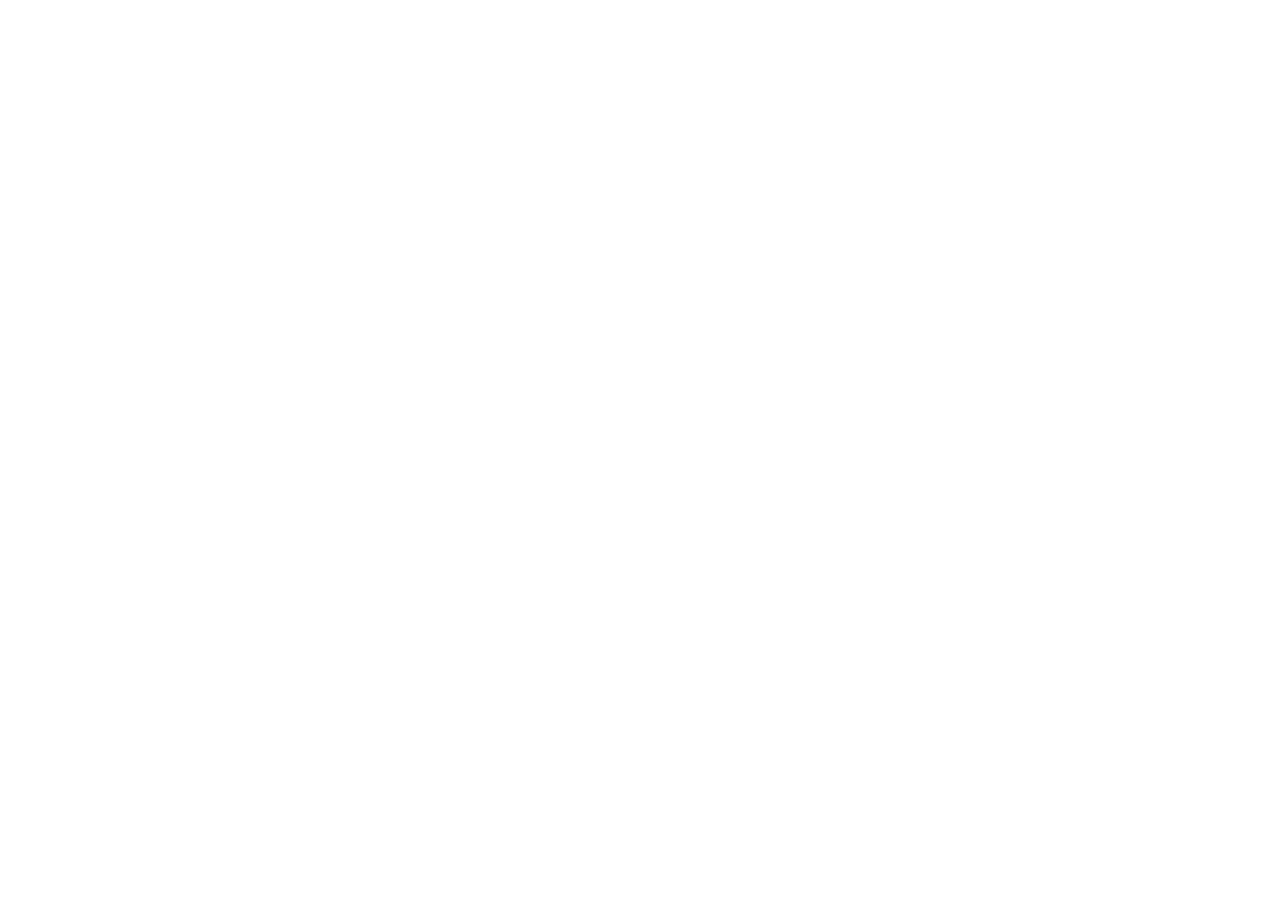
==== watch/index.html @ 2031f508 "First commit projeto relógio" ====
<!DOCTYPE html>
<html lang="en">
<head>
    <meta charset="UTF-8">
    <meta http-equiv="X-UA-Compatible" content="IE=edge">
    <meta name="viewport" content="width=device-width, initial-scale=1.0">
    <title>Document</title>
</head>
<body>
    
</body>
</html>
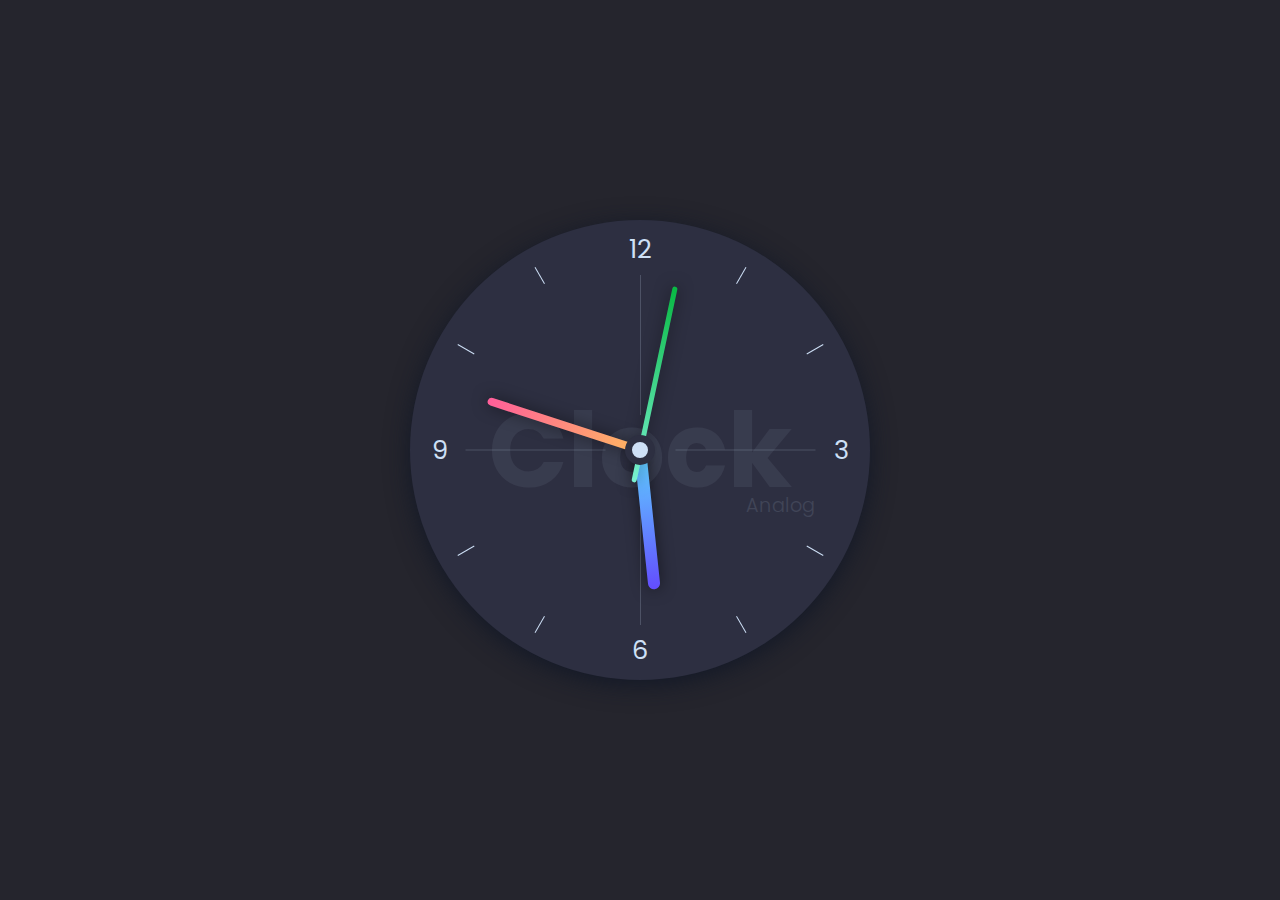
==== commit 2859cd6c: "Relógio finalizado" ====
--- a/watch/index.html
+++ b/watch/index.html
@@ -1,12 +1,70 @@
 <!DOCTYPE html>
-<html lang="en">
+<html lang="pt-br">
 <head>
     <meta charset="UTF-8">
     <meta http-equiv="X-UA-Compatible" content="IE=edge">
     <meta name="viewport" content="width=device-width, initial-scale=1.0">
-    <title>Document</title>
+    <title>Relógio Analógico - HTML, CSS & JavaScript</title>
+    <link rel="stylesheet" href="style.css">
 </head>
 <body>
-    
+
+    <div class="analog-clock">
+        <div class="hour-container">
+            <ul class="hour-numbers">
+                <li><div class="num">3</div></li>
+                <li><div class="num">6</div></li>
+                <li><div class="num">9</div></li>
+                <li><div class="num">12</div></li>
+            </ul>
+            <ul class="hour-marks">
+                <li><div class="mark"></div></li>
+                <li><div class="mark"></div></li>
+                <li><div class="mark"></div></li>
+                <li><div class="mark"></div></li>
+                <li><div class="mark"></div></li>
+                <li><div class="mark"></div></li>
+                <li><div class="mark"></div></li>
+                <li><div class="mark"></div></li>
+            </ul>
+            <ul class="middle-lines">
+                <li><div class="line"></div></li>
+                <li><div class="line"></div></li>
+                <li><div class="line"></div></li>
+                <li><div class="line"></div></li>
+            </ul>
+        </div>
+        <div class="hands-container">
+            <div class="hand hr-hand"></div>
+            <div class="hand min-hand"></div>
+            <div class="hand sec-hand"></div>
+        </div>
+        <div class="center-dot"></div>
+    </div>
+    <script>
+        function setClock () {
+            // Get the current time
+            let now = new Date();
+            let hours = now.getHours();
+            let minutes = now.getMinutes();
+            let seconds = now.getSeconds();
+
+            //Calculate clock hands rotate values (according to 360deg)
+            //Using the current time
+
+            hrValue = (hours * 30) + (minutes * 6) / 12;
+            minValue = minutes * 6;
+            secValue = seconds * 6;
+
+            //Add calculeted rotate values to the clock hand elements
+
+            document.querySelector(".hr-hand").style.transform = "rotate(" + hrValue + "deg)";
+            document.querySelector(".min-hand").style.transform = "rotate(" + minValue + "deg)";
+            document.querySelector(".sec-hand").style.transform = "rotate(" + secValue + "deg)";
+            
+        }
+
+        setInterval(setClock, 1000);
+    </script>
 </body>
 </html>--- a/watch/style.css
+++ b/watch/style.css
@@ -0,0 +1,265 @@
+/*====== Google Fonts =====*/
+
+@import url('https://fonts.googleapis.com/css2?family=Poppins:ital,wght@0,100;0,200;0,300;0,400;0,500;0,600;0,700;0,800;0,900;1,100;1,200;1,300;1,400;1,500;1,600;1,700;1,800;1,900&display=swap');
+
+/*====== Main Css ======*/
+
+* {
+    margin: 0;
+    padding: 0;
+    box-sizing: border-box;
+    font-family: 'Poppins', sans-serif;
+}
+
+body {
+    background: #25252d;
+    min-height: 100vh;
+    display: flex;
+    justify-content: center;
+    align-items: center;
+}
+
+/*======== Clock face =====*/
+
+.analog-clock {
+    background: #2d2f41;
+    position: relative;
+    width: 460px;
+    height: 460px;
+    display: flex;
+    justify-content: center;
+    align-items: center;
+    border-radius: 50%;
+    box-shadow: 0 5px 25px rgba(14, 21, 37, 0.8);
+}
+
+.analog-clock:before {
+    z-index: 000;
+    content: "Clock";
+    position: absolute;
+    color: #cee0f6;
+    font-size: 6.5em;
+    font-weight: 700;
+    opacity: 0.07;
+}
+
+.analog-clock:after {
+    content: "Analog";
+    position: absolute;
+    color: #cee0f6;
+    font-size: 1.2em;
+    font-weight: 300;
+    opacity: 0.12;
+    transform: translate(140px, 55px);
+}
+
+/*====== Clock hour-numbers ======*/
+
+.analog-clock ul {
+    list-style: none;
+}
+
+.hour-container {
+    width: 460px;
+}
+
+.hour-numbers {
+    display: flex;
+    justify-content: center;
+    align-items: center;
+}
+
+.hour-numbers li {
+    position: absolute;
+    height: 100%;
+    top: 0;
+}
+
+.hour-numbers .num {
+    color: #cee0f6;
+    font-size: 1.6em;
+    font-weight: 400;
+    margin: 10px;
+}
+
+.hour-numbers li:nth-child(1) {
+    transform: rotate(90deg);
+}
+
+.hour-numbers li:nth-child(2) {
+    transform: rotate(180deg);
+}
+
+.hour-numbers li:nth-child(3) {
+    transform: rotate(270deg);
+}
+
+.hour-numbers li:nth-child(1) .num {
+    transform: rotate(-90deg);
+}
+
+.hour-numbers li:nth-child(2) .num {
+    transform: rotate(-180deg);
+}
+
+.hour-numbers li:nth-child(3) .num {
+    transform: rotate(-270deg);
+}
+
+/*======= Clock hour-marks =======*/
+
+.hour-marks {
+    display: flex;
+    justify-content: center;
+    align-items: center;
+}
+
+.hour-marks .mark {
+    background: #cee0f6;
+    width: 1px;
+    height: 19px;
+    margin-top: 19px;
+}
+
+.hour-marks li {
+    position: absolute;
+    height: 100%;
+    top: 0;
+}
+
+.hour-marks li:nth-child(1) {
+    transform: rotate(30deg);
+}
+
+.hour-marks li:nth-child(2) {
+    transform: rotate(60deg);
+}
+
+.hour-marks li:nth-child(3) {
+    transform: rotate(120deg);
+}
+
+.hour-marks li:nth-child(4) {
+    transform: rotate(150deg);
+}
+
+.hour-marks li:nth-child(5) {
+    transform: rotate(210deg);
+}
+
+.hour-marks li:nth-child(6) {
+    transform: rotate(240deg);
+}
+
+.hour-marks li:nth-child(7) {
+    transform: rotate(300deg);
+}
+
+.hour-marks li:nth-child(8) {
+    transform: rotate(330deg);
+}
+
+/*======== Clock middle Lines======*/
+
+.middle-lines {
+    display: flex;
+    justify-content: center;
+    align-items: center;
+}
+
+.middle-lines .line {
+    background: #cee0f6;
+    width: 1px;
+    height: 140px;
+    opacity: 0.2;
+    margin-top: 55px;
+}
+
+.middle-lines li {
+    position: absolute;
+    height: 100%;
+    top: 0;
+}
+
+.middle-lines li:nth-child(1) {
+    transform: rotate(90deg);
+}
+
+.middle-lines li:nth-child(2) {
+    transform: rotate(180deg);
+}
+
+.middle-lines li:nth-child(3) {
+    transform: rotate(270deg);
+}
+
+/*======= Clock hands =======*/
+
+.hands-container {
+    position: absolute;
+    display: flex;
+    justify-content: center;
+    align-items: center;
+}
+
+.hand {
+   z-index: 888; 
+   position: absolute; 
+}
+
+.hr-hand {
+   width: 12px;
+   height: 280px;
+}
+
+.hr-hand:before {
+    content: "";
+    position: absolute;
+    width: 100%;
+    height: 140px;
+    background: linear-gradient(180deg, #634dff, #5fd4ff);
+    border-radius: 20px;
+    box-shadow: 0 0 15px rgba(2, 2, 2, 0.5);
+}
+
+.min-hand {
+    width: 8px;
+    height: 320px;
+ }
+ 
+ .min-hand:before {
+     content: "";
+     position: absolute;
+     width: 100%;
+     height: 160px;
+     background: linear-gradient(180deg, #ff5e9a, #ffb960);
+     border-radius: 20px;
+     box-shadow: 0 0 15px rgba(2, 2, 2, 0.5);
+ }
+
+ .sec-hand {
+    width: 5px;
+    height: 335px;
+ }
+ 
+ .sec-hand:before {
+     content: "";
+     position: absolute;
+     width: 100%;
+     height: 200px;
+     background: linear-gradient(180deg, #08b843, #79f1d1);
+     border-radius: 20px;
+     box-shadow: 0 0 15px rgba(2, 2, 2, 0.5);
+ }
+
+ /*======= Clock center dot =========*/
+
+ .center-dot {
+    z-index: 999;
+    position: absolute;
+    background: #cee0f6;
+    width: 30px;
+    height: 30px;
+    border-radius: 50%;
+    border: 7px solid #2d2f41;
+ }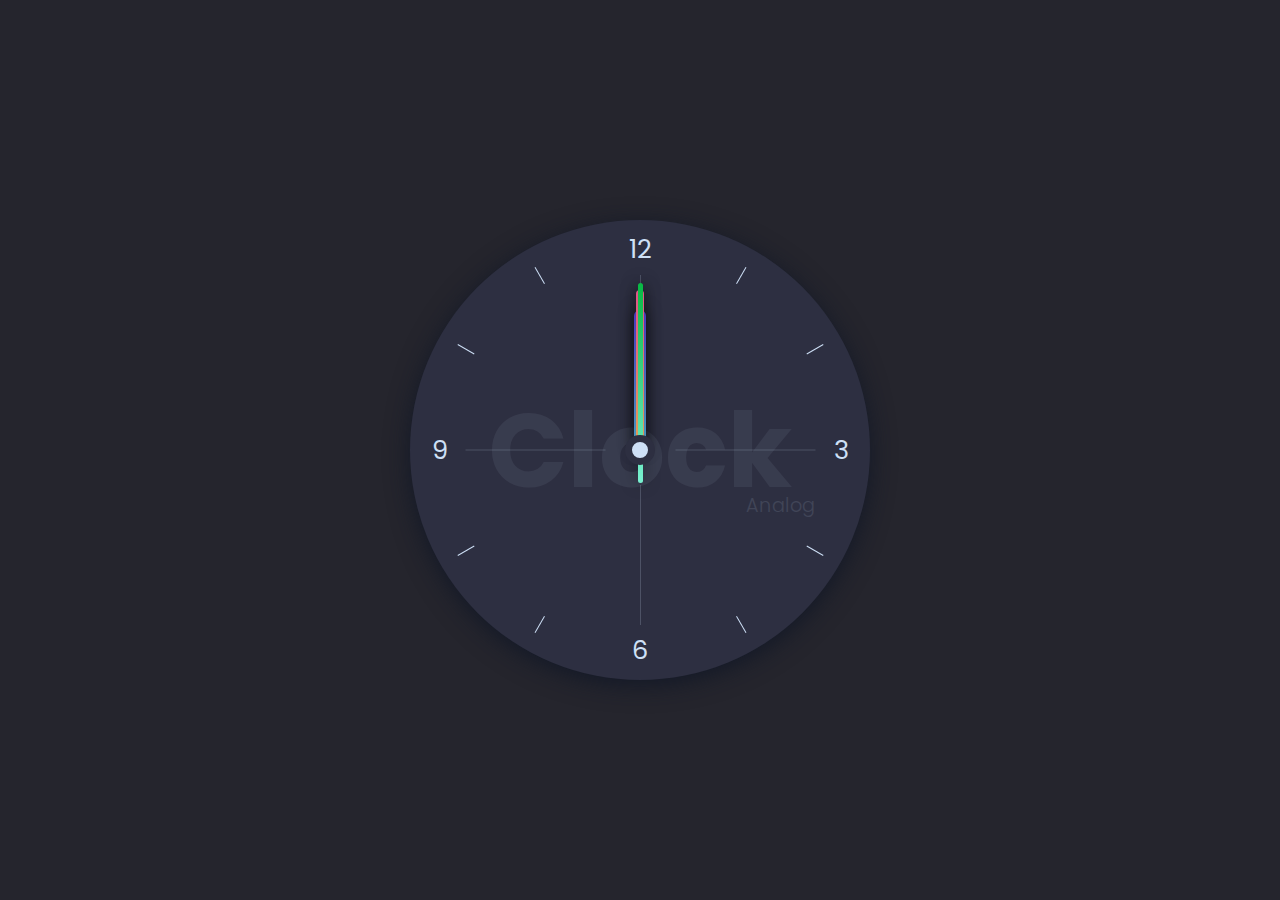
==== commit 91cedc5a: "Criado script app.js para isolar o código" ====
--- a/watch/index.html
+++ b/watch/index.html
@@ -41,30 +41,6 @@
         </div>
         <div class="center-dot"></div>
     </div>
-    <script>
-        function setClock () {
-            // Get the current time
-            let now = new Date();
-            let hours = now.getHours();
-            let minutes = now.getMinutes();
-            let seconds = now.getSeconds();
-
-            //Calculate clock hands rotate values (according to 360deg)
-            //Using the current time
-
-            hrValue = (hours * 30) + (minutes * 6) / 12;
-            minValue = minutes * 6;
-            secValue = seconds * 6;
-
-            //Add calculeted rotate values to the clock hand elements
-
-            document.querySelector(".hr-hand").style.transform = "rotate(" + hrValue + "deg)";
-            document.querySelector(".min-hand").style.transform = "rotate(" + minValue + "deg)";
-            document.querySelector(".sec-hand").style.transform = "rotate(" + secValue + "deg)";
-            
-        }
-
-        setInterval(setClock, 1000);
-    </script>
+    <script src="./app.js"></script>
 </body>
 </html>